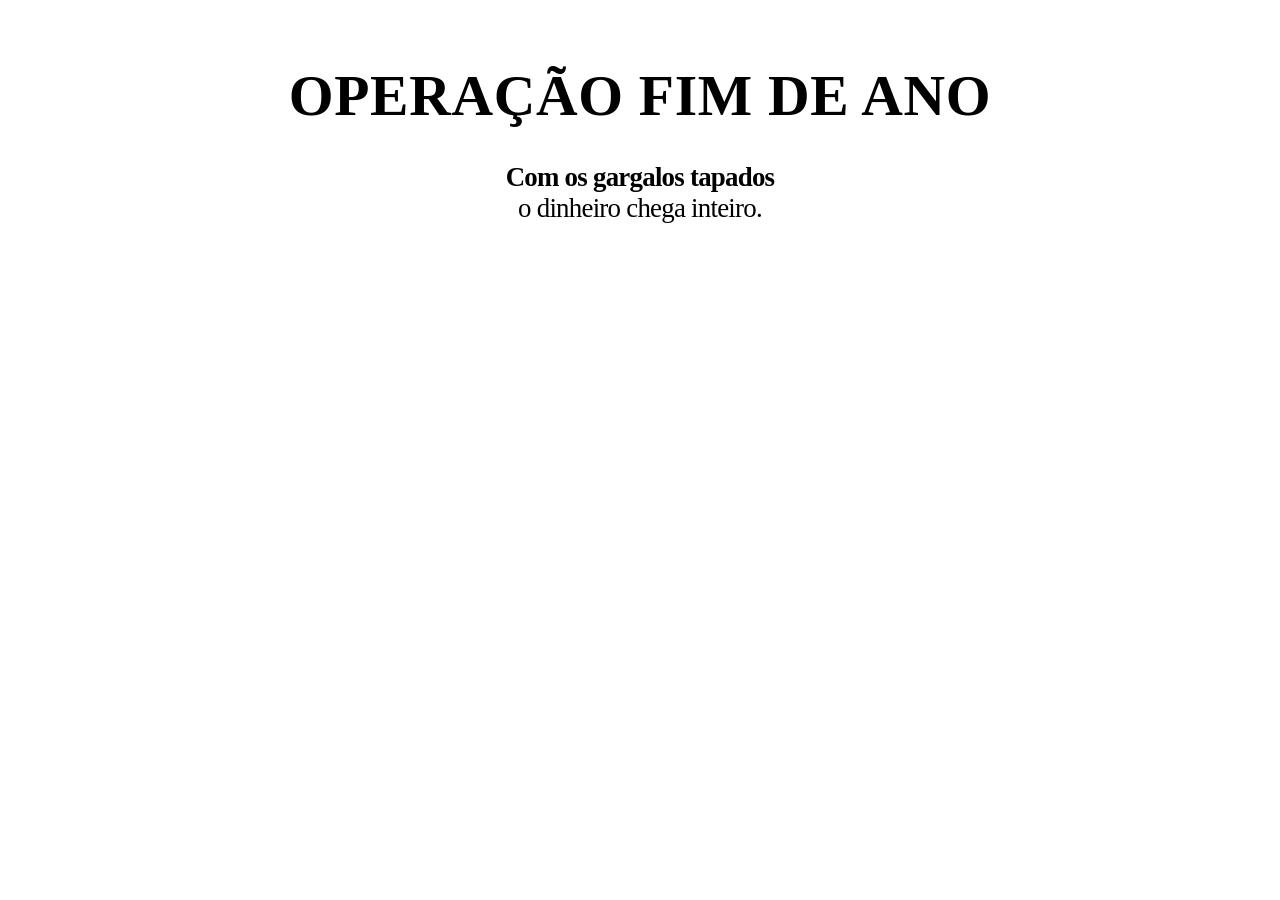
==== solucao.html @ 9157152e "sobe solucao.html" ====
<!doctype html>
<html lang="pt-BR"><head>
<meta charset="utf-8"><meta name="viewport" content="width=device-width,initial-scale=1">
<title>Operação Fim de Ano — tapando os gargalos</title><link rel="stylesheet" href="pele.css">
<style>
.tela{padding:0;gap:0;position:relative}
.texto{position:absolute;left:0;right:0;top:clamp(14px,2.4vh,30px);z-index:4;text-align:center;
  pointer-events:none}
h1{font-family:var(--sfd);font-size:min(clamp(30px,6.4vh,74px),5.8vw);line-height:.96;
  letter-spacing:.012em;text-transform:uppercase;color:var(--tinta);font-weight:700;white-space:nowrap}
.sub{font-size:min(clamp(16px,3vh,32px),2.1vw);line-height:1.16;letter-spacing:-.028em;
  color:var(--t2);margin-top:clamp(4px,.9vh,12px);font-weight:400}
.sub b{color:var(--tinta);font-weight:600;display:block;white-space:nowrap}
#palco{position:absolute;inset:0;z-index:1}
#svg{width:100%;height:100%;display:block}
.lin{stroke:var(--traco);fill:#FFF;stroke-linejoin:round;stroke-linecap:round}
.ql{stroke:var(--laranja);fill:#FFF;stroke-linejoin:round;stroke-linecap:round}
#volante{cursor:pointer;transition:transform .7s cubic-bezier(.22,1,.3,1)}
#alvo{cursor:pointer}
</style></head>
<body><div class="tela">
  <div class="texto">
    <h1>Operação Fim de Ano</h1>
    <p class="sub"><b>Com os gargalos tapados</b>o dinheiro chega inteiro.</p>
  </div>
  <div id="palco"><svg id="svg"></svg></div>
</div>
<script>
const NS='http://www.w3.org/2000/svg';
const OURO='#F2B01E', OURO2='#D98A05', TRACO='#6F757B', LARANJA='#FA6503';
const NOMES=['Preço','Agenda','Cliente','Entrada','Sobra'];
const ESCAPA=0.34;                 // quanto cada gargalo rouba do que passa
const svg=document.getElementById('svg');
let G={}, abertos=5, tapados=0, jorro=false, rodou=false, tJ=0, moedas=[], pendente=0, cont=0, pilhas=[0,0,0,0,0], cofre=0, girando=0, t0=0, continuo=false;

const el=(t,a,pai)=>{const e=document.createElementNS(NS,t);
  for(const k in a) e.setAttribute(k,a[k]); (pai||svg).appendChild(e); return e;};

/* ---------- geometria: a torneira INTEIRA à vista, chamadas acima dela ---------- */
function medir(){
  const W=svg.clientWidth, H=svg.clientHeight;
  // a peça é a J3, em escala: o braço dela tem 160 de altura no desenho original
  const T  = Math.max(58, Math.min(H*0.108, 100));   // altura do braço na tela
  const s  = T/160;                                   // escala da J3
  const e  = Math.max(10, Math.min(T*0.16, 16));
  const PY = H*0.415;                                 // SUBIU: mais ar até o boneco
  const topo = PY - T/2, base = PY + T/2;
  const dy   = topo - 158*s;                          // y=158 é o topo do braço na J3
  const dxL  = Math.max(26, W*0.03) - 28*s;           // começo da peça, à vista
  const larguraDir = (1056-780)*s;
  const dxR  = W - Math.max(26, W*0.03) - larguraDir - 780*s;
  const xA   = dxL + 300*s, xB = dxR + 780*s;         // o trecho reto que estica
  const chao = H*0.965;
  const furos=[]; const x1=xA+T*1.5, x2=xB-T*1.0;
  for(let i=0;i<5;i++) furos.push(x1+(x2-x1)*i/4);
  return {W,H,T,s,e,PY,topo,base,dy,dxL,dxR,xA,xB,chao,furos,
          bocaX: dxR + 930*s, bocaY: dy + 492*s};
}

/* ---------- desenho ---------- */
function desenhar(){
  svg.innerHTML=''; G=medir();
  svg.setAttribute('viewBox',`0 0 ${G.W} ${G.H}`);
  const {W,H,T,s:k,e,topo,base,dy,dxL,dxR,xA,xB,chao}=G;

  el('line',{x1:0,y1:chao+8,x2:W,y2:chao+8,stroke:'#CFD3D9','stroke-width':3});

  // 1) o trecho reto (só miolo branco: as bordas vêm depois, inteiras)
  el('rect',{x:xA,y:topo,width:xB-xA,height:base-topo,fill:'#FFF'});

  // 2) módulo da ESQUERDA — idêntico à J3 aprovada
  const gE=el('g',{transform:`translate(${dxL} ${dy}) scale(${k})`});
  const esp=e/k;
  el('ellipse',{cx:86,cy:252,rx:58,ry:120,class:'lin','stroke-width':esp},gE);
  el('path',{d:'M86 158 H300 V346 H86 Z',class:'lin','stroke-width':esp},gE);
  el('path',{d:'M214 70 H290 V166 H214 Z',class:'lin','stroke-width':esp},gE);
  el('rect',{x:230,y:26,width:44,height:66,rx:20,class:'ql','stroke-width':esp},gE);
  const gv=el('g',{id:'volante'},gE);
  gv.style.transformOrigin='252px 22px';
  el('ellipse',{cx:164,cy:22,rx:72,ry:38,class:'ql','stroke-width':esp},gv);
  el('ellipse',{cx:340,cy:22,rx:72,ry:38,class:'ql','stroke-width':esp},gv);
  el('circle',{cx:252,cy:20,r:30,class:'ql','stroke-width':esp},gE);

  // 3) módulo da DIREITA — cotovelo e bica em sino da J3 (sem a emenda vertical)
  const gD=el('g',{transform:`translate(${dxR} ${dy}) scale(${k})`});
  el('path',{d:`M780 158 H880 A180 180 0 0 1 1060 338 V392
                A28 28 0 0 1 1032 420 H828 A28 28 0 0 1 800 392 V338
                A20 20 0 0 0 780 318`,class:'lin','stroke-width':esp},gD);
  el('path',{d:'M836 414 H1024 L1056 470 A20 20 0 0 1 1036 492 H824 A20 20 0 0 1 804 470 Z',
             class:'lin','stroke-width':esp},gD);

  // 4) as duas bordas do trecho reto, por cima, sem emenda
  el('line',{x1:xA,y1:topo,x2:xB,y2:topo,stroke:TRACO,'stroke-width':e,'stroke-linecap':'butt'});
  el('line',{x1:xA,y1:base,x2:xB,y2:base,stroke:TRACO,'stroke-width':e,'stroke-linecap':'butt'});

  // toque no registro
  el('rect',{id:'alvo',x:dxL+(164-80)*k,y:dy-30*k,width:(340-164+160)*k,height:150*k,
             fill:'transparent'}).addEventListener('click',abrir);
  gv.addEventListener('click',abrir);

  el('g',{id:'chamadas'}); el('g',{id:'furos'}); el('g',{id:'tampas'});
  const cp=el('clipPath',{id:'dentroDoCano'},svg);
  el('rect',{x:xA,y:topo,width:(G.bocaX-xA),height:(G.base-topo)},cp);
  el('g',{id:'ondas','clip-path':'url(#dentroDoCano)'});
  el('g',{id:'pilhas'});   el('g',{id:'moedas'});

  const alt=(chao-G.bocaY)*0.60;          // menor, e longe da boca
  boneco(G.bocaX, chao-alt, alt);
  el('ellipse',{cx:G.bocaX,cy:chao+4,rx:T*1.5,ry:T*0.2,fill:TRACO,opacity:.12});

  for(let i=0;i<5;i++) poeFuro(i,false);
  for(let i=0;i<tapados;i++) poeTampa(i,false);
  pilhas.forEach((n,i)=>poePilha(i,n));
  poeCofre();
}

/* ---------- gargalo: furo no cano + chamada ACIMA, seta apontando pra cima ---------- */
function poeFuro(i, anima){
  const x=G.furos[i], y=G.base, T=G.T;
  el('ellipse',{cx:x,cy:y,rx:T*0.30,ry:T*0.115,fill:'var(--fundo)',stroke:TRACO,
    'stroke-width':G.e,'stroke-linejoin':'round'},document.getElementById('furos'));

}

function redesenhaPilhas(){
  document.getElementById('pilhas').innerHTML='';
  pilhas.forEach((n,i)=>poePilha(i,n));
  poeCofre();
}

function poeCofre(){
  const g=document.getElementById('pilhas');
  if(!g || !cofre) return;
  const x=G.bocaX, y=G.chao, r=G.T*0.115;
  const camadas=[9,8,7,6,5,4,3]; let k=0;
  for(let nv=0; nv<camadas.length && k<cofre; nv++){
    const q=camadas[nv];
    for(let c=0;c<q && k<cofre;c++,k++)
      el('ellipse',{cx:x+(c-(q-1)/2)*r*1.08,cy:y-nv*r*0.7,rx:r,ry:r*0.6,
        fill:OURO,stroke:OURO2,'stroke-width':2.4},g);
  }
}

function poePilha(i,n){
  const g=document.getElementById('pilhas'), x=G.furos[i], y=G.chao, r=G.T*0.17;
  const camadas=[6,5,4,3,2]; let k=0;
  for(let nv=0; nv<camadas.length && k<n; nv++){
    const q=camadas[nv];
    for(let c=0;c<q && k<n;c++,k++)
      el('ellipse',{cx:x+(c-(q-1)/2)*r*1.08,cy:y-nv*r*0.7,rx:r,ry:r*0.6,
        fill:OURO,stroke:OURO2,'stroke-width':2.4},g);
  }
}

/* ---------- boneco ---------- */
function boneco(x, topoY, alt){
  const gd=Math.min(1, cofre/70), sentado=cofre>=64;
  const k=alt/520, rC=(58+6*gd)*k, E=12*k;
  const cy=topoY+rC+(sentado?70*k:0);
  const pescoco=cy+rC+2*k, ombro=pescoco+36*k, quadril=ombro+(170-18*gd)*k,
        joelho=quadril+92*k, pe=joelho+96*k;
  G.cabeca={x,y:cy,r:rC};
  const barriga=(52+76*gd)*k;
  const pernas = sentado
    ? [[x+10*k,quadril+6*k,x+136*k,quadril+30*k,32*k],
       [x+136*k,quadril+30*k,x+130*k,quadril+140*k,32*k],
       [x-10*k,quadril+6*k,x+104*k,quadril+44*k,32*k],
       [x+104*k,quadril+44*k,x+98*k,quadril+150*k,32*k]]
    : [[x-4*k,quadril-8*k,x-48*k,joelho,30*k],[x-48*k,joelho,x-44*k,pe,30*k],
       [x+4*k,quadril-8*k,x+48*k,joelho,30*k],[x+48*k,joelho,x+44*k,pe,30*k]];
  const tubos=[[x,pescoco-6*k,x,ombro,22*k],[x,ombro,x,quadril,40*k],
    [x,quadril-48*k,x,quadril-48*k,barriga],
    [x-(6+52*gd)*k,ombro+10*k,x-(112+36*gd)*k,ombro+158*k,(26+6*gd)*k],
    [x+(6+52*gd)*k,ombro+10*k,x+(112+36*gd)*k,ombro+158*k,(26+6*gd)*k],
    ...pernas];
  const bn=el('g',{id:'bn'});
  const risco=(cor,mais)=>tubos.forEach(([a,b,c,d,gr])=>
    el('path',{d:`M${a} ${b} L${c} ${d}`,fill:'none',stroke:cor,
      'stroke-width':gr+mais,'stroke-linecap':'round'},bn));
  const a1=-116*Math.PI/180,a2=-64*Math.PI/180;
  const cab=`M${x} ${cy} L${x+rC*Math.cos(a1)} ${cy+rC*Math.sin(a1)}
    A ${rC} ${rC} 0 1 0 ${x+rC*Math.cos(a2)} ${cy+rC*Math.sin(a2)} Z`;
  risco(TRACO,2*E);
  el('path',{d:cab,fill:TRACO,stroke:TRACO,'stroke-width':2*E,'stroke-linejoin':'round'},bn);
  risco('#FFF',0);
  el('path',{d:cab,fill:'#FFF',stroke:'#FFF','stroke-width':1,'stroke-linejoin':'round'},bn);
  const cw=(168+40*gd)*k, ch=(92+8*gd)*k, cx0=x-cw/2, cy0=ombro+10*k;
  el('rect',{x:cx0,y:cy0,width:cw,height:ch,rx:26*k,fill:'#FFF',stroke:TRACO,'stroke-width':E},bn);
  [['LUCRO',38],['LÍQUIDO',74]].forEach(([txt,dy])=>{
    const t=el('text',{x:x,y:cy0+dy*k,'text-anchor':'middle','font-size':(31+4*gd)*k,
      'font-weight':700,fill:'#17150F',
      'font-family':"-apple-system,'SF Pro Text',sans-serif"},bn);
    t.textContent=txt;});
  // Medido no reel (t=9,6s): a moeda NÃO vira recheio empacotado — ficam poucas
  // moedas soltas pousadas no corpo. Diâmetro da moeda ≈ 0,36 do diâmetro da
  // cabeça, de 3 a 6 à vista por vez.
  const rm = rC*0.34;
  const pousos = [
    [x+rC*0.62, ombro+10*k], [x-rC*0.62, ombro+14*k],
    [x+rC*0.78, quadril+44*k], [x+rC*0.26, quadril+72*k],
    [x-rC*0.98, ombro+128*k], [x+rC*1.10, quadril+16*k]
  ];
  const nSobre = Math.min(pousos.length, Math.round(cofre/7));
  for(let i=0;i<nSobre;i++)
    el('ellipse',{cx:pousos[i][0], cy:pousos[i][1], rx:rm, ry:rm*0.64,
      fill:OURO, stroke:OURO2, 'stroke-width':2.4}, bn);
}

/* ---------- o fluxo é CONTÍNUO: abriu, não para mais; abriu de novo, aumenta ---------- */
// cada aperto manda uma LEVA — e ela é maior que a anterior
/* ---------- fila de moedas: vêm uma ao lado da outra, um bloco delas faz o
   L e cai junto em cada gargalo, e o resto segue junto. ---------- */
function moedaEl(){
  const g=el('g',{},document.getElementById('ondas'));
  el('ellipse',{rx:G.T*0.105,ry:G.T*0.072,fill:OURO,stroke:OURO2,'stroke-width':2.4},g);
  return g;
}
function emitirLeva(){ pendente++; }
function soltarLeva(){
  const n = 16 + tapados*8;
  const passo = G.T*0.46;                       // uma ao lado da outra
  // blocos em sequência: este pedaço cai no 1º gargalo, o próximo no 2º…
  const restam = 5 - tapados;
  const porFuro = restam ? Math.max(2, Math.round(n*0.72/restam)) : 0;
  for(let i=0;i<n;i++){
    const bloco = porFuro ? Math.floor(i/porFuro) : 99;
    const furo  = (restam && bloco < restam) ? (tapados+bloco) : null;
    moedas.push({el:moedaEl(), x:G.xA - G.T*0.6 - i*passo, y:G.PY,
                 vy:0, estado:'cano', furo, qtd:1, rot:Math.random()*360});
  }
}
function passo(ts){
  if(jorro){                                  // a torneira aberta: jorro sem pausa
    // mesmo espaçamento do primeiro (0,46 da grossura), só que sem parar
    const pxPorMs = (G.W*0.0062)/16.7;
    const inter = (G.T*0.46)/pxPorMs;
    if(ts-t0>inter){ t0=ts;
      moedas.push({el:moedaEl(), x:G.xA-G.T*0.6, y:G.PY,
                   vy:0, estado:'cano', furo:null, qtd:1, rot:Math.random()*360});
    }
  } else if(moedas.length===0) soltarLeva();   // antes de vedar: leva por leva
  const v=G.W*0.0062;
  moedas=moedas.filter(m=>{
    if(m.estado==='cano'){
      m.x+=v;
      if(m.furo!==null && m.x>=G.furos[m.furo]){        // o L: vira e desce
        m.estado='cai'; m.x=G.furos[m.furo]; m.y=G.base; m.vy=G.H*0.008;
        m.el.parentNode.removeChild(m.el);
        document.getElementById('moedas').appendChild(m.el);
      } else if(m.x>=G.bocaX){
        m.estado='cai'; m.x=G.bocaX; m.y=G.bocaY; m.vy=G.H*0.008;
        m.el.parentNode.removeChild(m.el);
        document.getElementById('moedas').appendChild(m.el);
      }
    } else {
      m.vy+=G.H*0.0019; m.y+=m.vy;
      if(m.y>=G.chao-G.T*0.1){
        if(m.furo===null){ cofre++; if(cofre%3===0) redesenhaBoneco(); }
        else pilhas[m.furo]=Math.min(pilhas[m.furo]+1,22);
        redesenhaPilhas(); m.el.remove(); return false;
      }
    }
    m.rot+=5;
    m.el.setAttribute('transform',`translate(${m.x} ${m.y})`+
      (m.estado==='cano'?` rotate(${m.rot*0.18})`:''));
    return true;
  });
  requestAnimationFrame(passo);
}

function giraVolante(){
  const v=document.getElementById('volante');
  if(v) v.animate([{transform:'rotate(0deg)'},{transform:'rotate(80deg)'}],
    {duration:620,easing:'cubic-bezier(.3,0,.2,1)'});
}

function abrir(){                      // UMA animação: veda tudo, depois jorra
  if(rodou) return; rodou=true;
  for(let i=0;i<5;i++) setTimeout(()=>{ poeTampa(i,true); tapados=i+1; }, i*560);
  setTimeout(()=>{ giraVolante(); jorro=true; tJ=performance.now(); }, 5*560+420);
}
function poeTampa(i, anima){
  const x=G.furos[i], y=G.base, T=G.T;
  const g=el('g',{},document.getElementById('tampas'));
  el('rect',{x:x-T*0.42,y:y-T*0.14,width:T*0.84,height:T*0.30,rx:T*0.13,
    fill:'#FFF',stroke:LARANJA,'stroke-width':G.e},g);
  [-1,1].forEach(d=>el('circle',{cx:x+d*T*0.26,cy:y+T*0.01,r:T*0.055,fill:LARANJA},g));
  if(anima) g.animate([{opacity:0,transform:'translateY(18px) scale(.7)'},
                       {opacity:1,transform:'none'}],
    {duration:460,easing:'cubic-bezier(.22,1,.3,1)',fill:'backwards'});
}
function redesenhaBoneco(){
  const v=document.getElementById('bn'); if(v) v.remove();
  const alt=(G.chao-G.bocaY)*0.60;
  boneco(G.bocaX, G.chao-alt, alt);
}
addEventListener('resize',()=>desenhar());
desenhar(); requestAnimationFrame(passo);
</script>
</body></html>
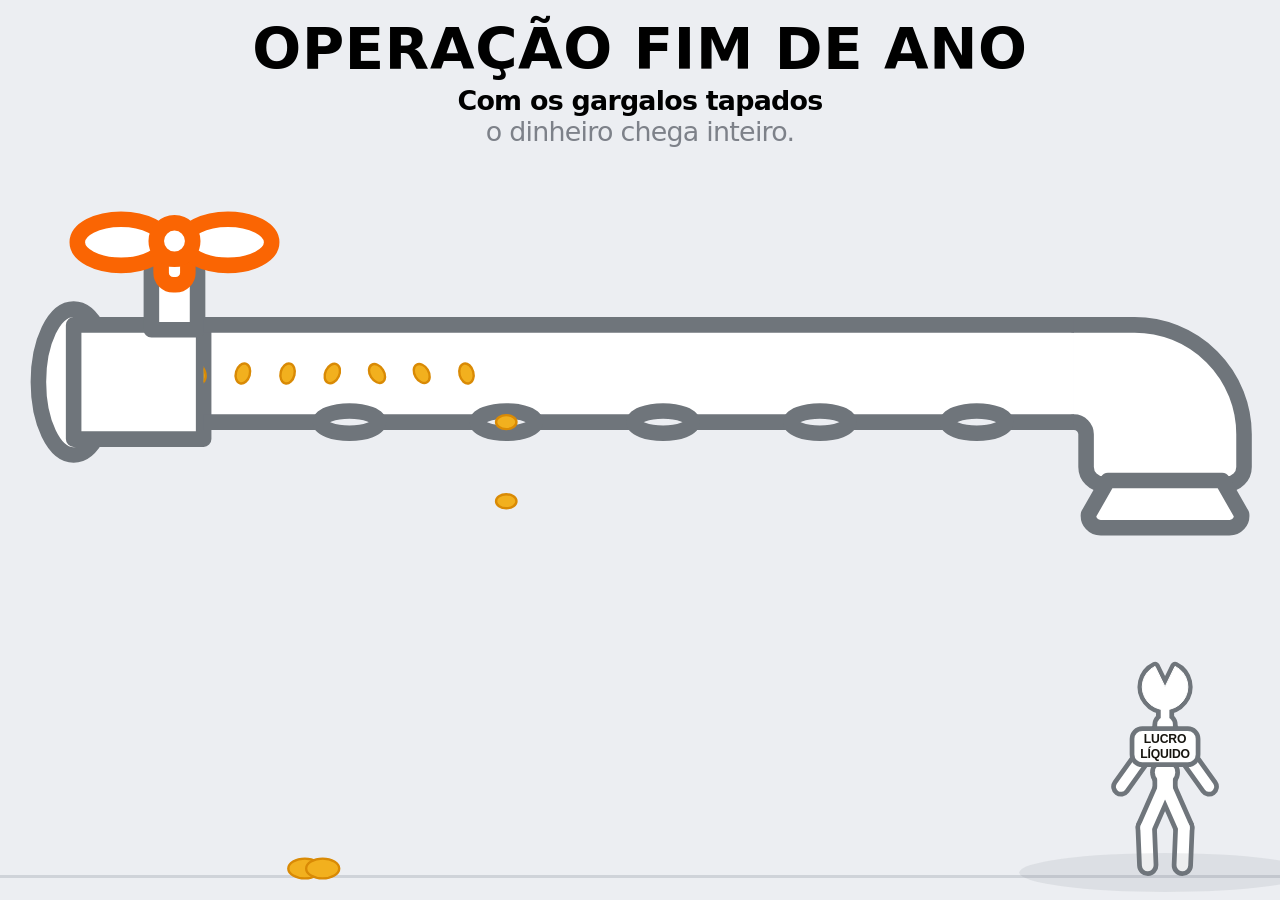
==== commit 82985c39: "as 5 escritas dos gargalos, com setas orgânicas" ====
--- a/solucao.html
+++ b/solucao.html
@@ -2,6 +2,7 @@
 <html lang="pt-BR"><head>
 <meta charset="utf-8"><meta name="viewport" content="width=device-width,initial-scale=1">
 <title>Operação Fim de Ano — tapando os gargalos</title><link rel="stylesheet" href="pele.css">
+<script src="chamadas.js"></script>
 <style>
 .tela{padding:0;gap:0;position:relative}
 .texto{position:absolute;left:0;right:0;top:clamp(14px,2.4vh,30px);z-index:4;text-align:center;
@@ -285,6 +286,7 @@
   el('rect',{x:x-T*0.42,y:y-T*0.14,width:T*0.84,height:T*0.30,rx:T*0.13,
     fill:'#FFF',stroke:LARANJA,'stroke-width':G.e},g);
   [-1,1].forEach(d=>el('circle',{cx:x+d*T*0.26,cy:y+T*0.01,r:T*0.055,fill:LARANJA},g));
+  window.chamada(document.getElementById('chamadas'), G, i, {check:true, anima:anima});
   if(anima) g.animate([{opacity:0,transform:'translateY(18px) scale(.7)'},
                        {opacity:1,transform:'none'}],
     {duration:460,easing:'cubic-bezier(.22,1,.3,1)',fill:'backwards'});
--- a/pele.css
+++ b/pele.css
@@ -0,0 +1,49 @@
+/* Tokens medidos no pixel da referência (C0C5B7CD…PNG, 1199×1312):
+   traço #6F757B · laranja #FA6503 · fundo #ECEEF2 · cartão #FEFEFE
+   título #000 · subtítulo #7D8189 · ícone #757A81 · traço 13px em 1199 = 1,08% */
+:root{
+  --sf:-apple-system,'SF Pro Text',BlinkMacSystemFont,system-ui,sans-serif;
+  --sfd:-apple-system,'SF Pro Display',BlinkMacSystemFont,system-ui,sans-serif;
+  --fundo:#ECEEF2;
+  --cartao:#FEFEFE;
+  --traco:#6F757B;
+  --laranja:#FA6503;
+  --tinta:#000000;
+  --t2:#7D8189;
+  --t3:#9BA0A7;
+  --icone:#757A81;
+  --tracejado:#C9CDD4;
+  --r:26px;
+  --sombra:0 1px 2px rgba(23,28,38,.04), 0 18px 40px -22px rgba(23,28,38,.28);
+}
+*{margin:0;padding:0;box-sizing:border-box;-webkit-tap-highlight-color:transparent}
+html,body{height:100%}
+body{font-family:var(--sf);background:var(--fundo);color:var(--tinta);
+  -webkit-font-smoothing:antialiased;-moz-osx-font-smoothing:grayscale;overflow:hidden;
+  letter-spacing:-.011em}
+.num{font-variant-numeric:tabular-nums;font-feature-settings:"tnum"}
+
+.tela{height:100dvh;display:flex;flex-direction:column;
+  padding:clamp(22px,3.4vh,40px) clamp(26px,3.4vw,60px) clamp(18px,2.8vh,34px)}
+
+h1,h2,h3{font-family:var(--sfd);font-weight:600;letter-spacing:-.032em}
+
+/* a ilustração — a régua medida da referência */
+.torn{display:block;width:100%;height:auto}
+.torn .lin{stroke:var(--traco);stroke-width:11;fill:#FFF;
+  stroke-linejoin:round;stroke-linecap:round}
+.torn .lin.vazia{fill:none}
+.torn .ql{stroke:var(--laranja);stroke-width:11;fill:#FFF;
+  stroke-linejoin:round;stroke-linecap:round}
+.torn .gota{stroke:var(--laranja);stroke-width:9;fill:none;
+  stroke-linejoin:round;stroke-linecap:round}
+.torn .racha{stroke:var(--traco);stroke-width:7;fill:none;
+  stroke-linecap:round;stroke-linejoin:round}
+.torn .jato{stroke:var(--laranja);stroke-width:14;fill:none;stroke-linecap:round}
+
+@keyframes pinga{0%{opacity:0;transform:translateY(-10px)}
+  22%{opacity:1}100%{opacity:0;transform:translateY(22px)}}
+.anima .gota{animation:pinga 2.6s ease-in infinite}
+
+.cartao{background:var(--cartao);border-radius:var(--r);box-shadow:var(--sombra)}
+.tracejo{border:1.6px dashed var(--tracejado);border-radius:var(--r);background:var(--cartao)}
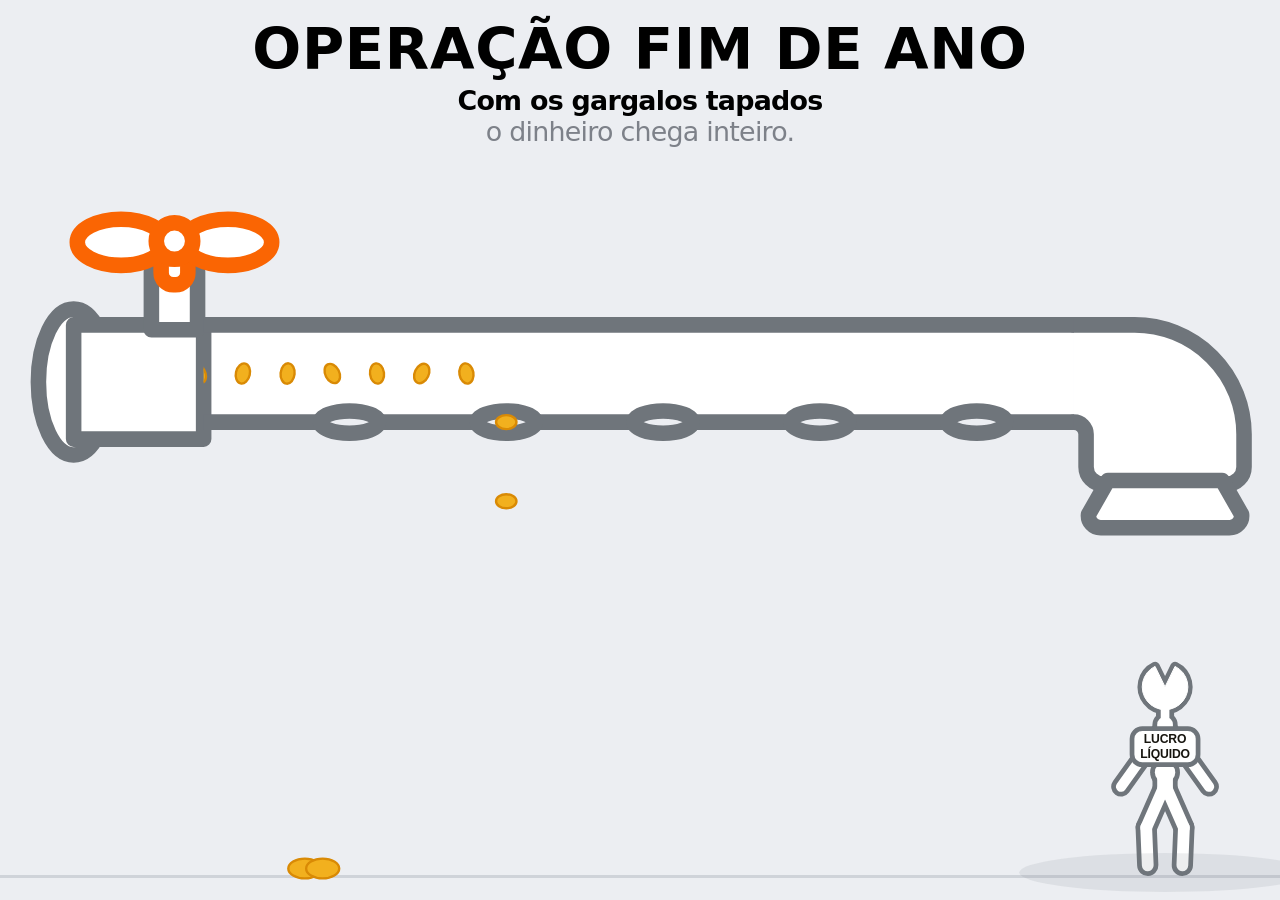
==== commit 83dd0d84: "botão de pausa em solucao.html" ====
--- a/solucao.html
+++ b/solucao.html
@@ -3,6 +3,7 @@
 <meta charset="utf-8"><meta name="viewport" content="width=device-width,initial-scale=1">
 <title>Operação Fim de Ano — tapando os gargalos</title><link rel="stylesheet" href="pele.css">
 <script src="chamadas.js"></script>
+<script src="pausa.js"></script>
 <style>
 .tela{padding:0;gap:0;position:relative}
 .texto{position:absolute;left:0;right:0;top:clamp(14px,2.4vh,30px);z-index:4;text-align:center;
@@ -33,6 +34,9 @@
 const ESCAPA=0.34;                 // quanto cada gargalo rouba do que passa
 const svg=document.getElementById('svg');
 let G={}, abertos=5, tapados=0, jorro=false, rodou=false, tJ=0, moedas=[], pendente=0, cont=0, pilhas=[0,0,0,0,0], cofre=0, girando=0, t0=0, continuo=false;
+// relógio da cena: só anda quando NÃO está pausado (por isso a sequência das
+// tampas não usa setTimeout — setTimeout correria por baixo da pausa)
+let tAnim=0, tPrev=0;
 
 const el=(t,a,pai)=>{const e=document.createElementNS(NS,t);
   for(const k in a) e.setAttribute(k,a[k]); (pai||svg).appendChild(e); return e;};
@@ -231,11 +235,22 @@
   }
 }
 function passo(ts){
+  const dt = tPrev ? Math.min(ts-tPrev, 50) : 0; tPrev = ts;
+  if(window.PAUSADO){ requestAnimationFrame(passo); return; }
+  tAnim += dt;
+
+  if(rodou){                                  // a sequência roda pelo relógio da cena
+    while(tapados<5 && tAnim >= tapados*560){ poeTampa(tapados,true); tapados++; }
+    if(tapados===5 && !jorro && tAnim >= 5*560+420){
+      giraVolante(); jorro=true; tJ=tAnim; t0=tAnim;
+    }
+  }
+
   if(jorro){                                  // a torneira aberta: jorro sem pausa
     // mesmo espaçamento do primeiro (0,46 da grossura), só que sem parar
     const pxPorMs = (G.W*0.0062)/16.7;
     const inter = (G.T*0.46)/pxPorMs;
-    if(ts-t0>inter){ t0=ts;
+    if(tAnim-t0>inter){ t0=tAnim;
       moedas.push({el:moedaEl(), x:G.xA-G.T*0.6, y:G.PY,
                    vy:0, estado:'cano', furo:null, qtd:1, rot:Math.random()*360});
     }
@@ -276,9 +291,7 @@
 }
 
 function abrir(){                      // UMA animação: veda tudo, depois jorra
-  if(rodou) return; rodou=true;
-  for(let i=0;i<5;i++) setTimeout(()=>{ poeTampa(i,true); tapados=i+1; }, i*560);
-  setTimeout(()=>{ giraVolante(); jorro=true; tJ=performance.now(); }, 5*560+420);
+  if(rodou) return; rodou=true; tAnim=0;   // zera o relógio da cena
 }
 function poeTampa(i, anima){
   const x=G.furos[i], y=G.base, T=G.T;
